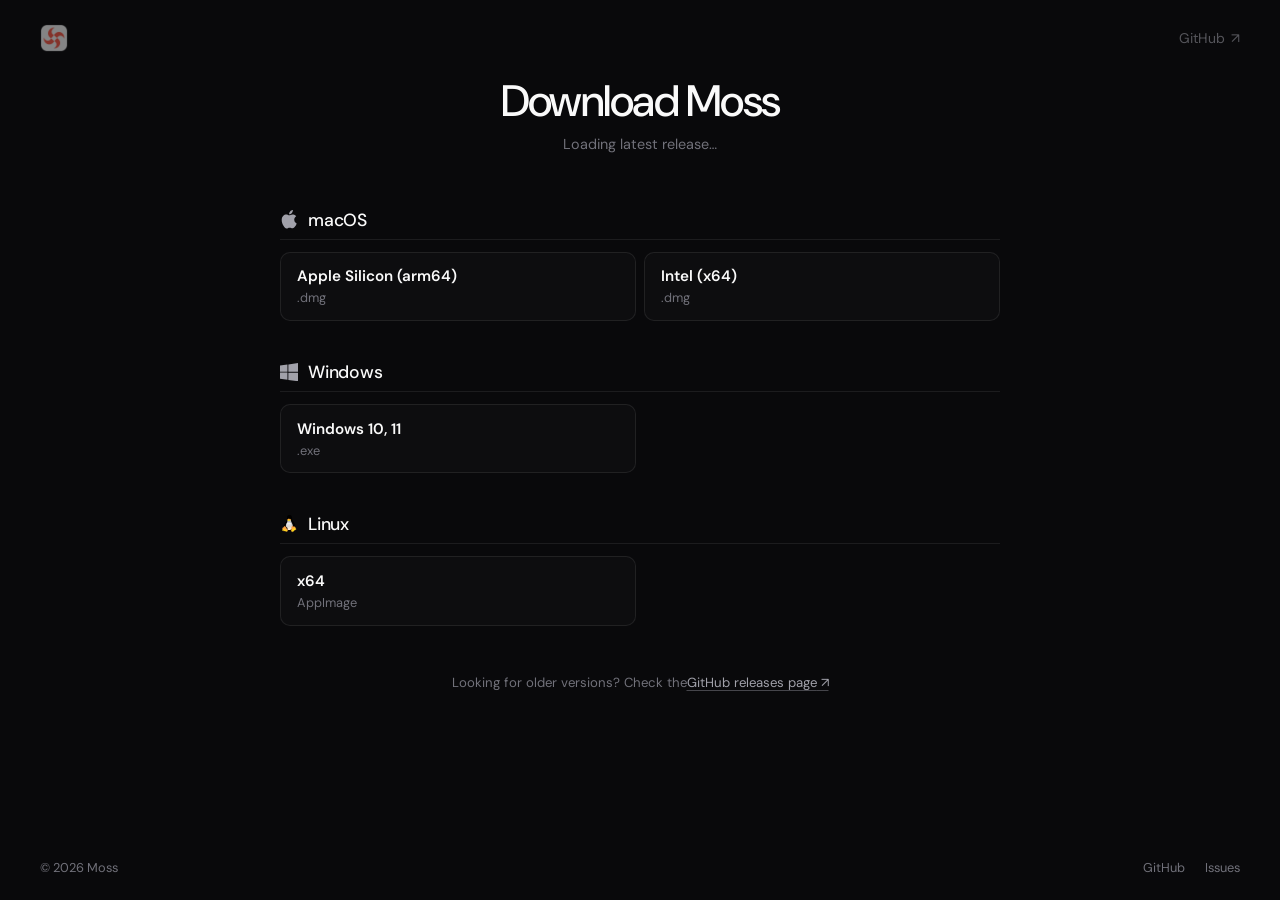
==== download/index.html @ 1d93e134 "Publish the existing Moss marketing site to GitHub Pages. Use apps/marketing from d17a747 instead of" ====
<!DOCTYPE html><html lang="en" data-astro-cid-ju4pidww><head><meta charset="UTF-8"><meta name="viewport" content="width=device-width, initial-scale=1.0"><meta name="description" content="Download Moss for macOS, Windows, or Linux."><link rel="preconnect" href="https://fonts.googleapis.com"><link rel="preconnect" href="https://fonts.gstatic.com" crossorigin><link href="https://fonts.googleapis.com/css2?family=DM+Sans:opsz,wght@9..40,400;9..40,500;9..40,600&display=swap" rel="stylesheet"><link rel="icon" href="/favicon.ico" sizes="48x48"><link rel="icon" type="image/png" href="/favicon-32x32.png" sizes="32x32"><link rel="icon" type="image/png" href="/favicon-16x16.png" sizes="16x16"><link rel="apple-touch-icon" href="/apple-touch-icon.png"><title>Download — Moss</title><style>:root{--bg:#09090b;--fg:#fafafa;--fg-muted:#a1a1aa;--fg-dim:#71717a;--border:#ffffff14}*{box-sizing:border-box;margin:0;padding:0}html{color-scheme:dark}body{background:var(--bg);color:var(--fg);-webkit-font-smoothing:antialiased;-moz-osx-font-smoothing:grayscale;min-height:100vh;font-family:DM Sans,-apple-system,BlinkMacSystemFont,system-ui,sans-serif;overflow-x:hidden}a{color:inherit;text-decoration:none}img{max-width:100%;display:block}@keyframes fade-in{0%{opacity:0;transform:translateY(8px)}to{opacity:1;transform:translateY(0)}}.page[data-astro-cid-ju4pidww]{flex-direction:column;min-height:100vh;display:flex;overflow-x:hidden}.nav[data-astro-cid-ju4pidww]{opacity:.5;justify-content:space-between;align-items:center;padding:1.5rem 2.5rem;transition:opacity .4s;display:flex}.nav[data-astro-cid-ju4pidww]:hover{opacity:1}.nav-brand[data-astro-cid-ju4pidww]{align-items:center;display:flex}.nav-icon[data-astro-cid-ju4pidww]{border-radius:6px;width:28px;height:28px}.nav-github[data-astro-cid-ju4pidww]{color:var(--fg-muted);align-items:center;gap:.35rem;font-size:.875rem;transition:color .3s;display:flex}.nav-github[data-astro-cid-ju4pidww]:hover{color:var(--fg)}.nav-github-arrow[data-astro-cid-ju4pidww]{transition:transform .3s;display:inline-block}.nav-github[data-astro-cid-ju4pidww]:hover .nav-github-arrow[data-astro-cid-ju4pidww]{transform:translate(2px)translateY(-1px)}.main[data-astro-cid-ju4pidww]{flex-direction:column;flex:1;align-items:center;display:flex}.footer[data-astro-cid-ju4pidww]{color:var(--fg-dim);justify-content:space-between;align-items:center;padding:1.5rem 2.5rem;font-size:.8rem;display:flex}.footer-links[data-astro-cid-ju4pidww]{gap:1.25rem;display:flex}.footer-links[data-astro-cid-ju4pidww] a[data-astro-cid-ju4pidww]{color:var(--fg-dim);transition:color .3s}.footer-links[data-astro-cid-ju4pidww] a[data-astro-cid-ju4pidww]:hover{color:var(--fg)}@media (width<=640px){.nav[data-astro-cid-ju4pidww],.footer[data-astro-cid-ju4pidww]{padding:1.25rem}}
.main[data-astro-cid-5oqtr3h2]{padding:8vh 1.5rem 4rem}.heading[data-astro-cid-5oqtr3h2]{letter-spacing:-.035em;text-align:center;opacity:0;margin-bottom:.5rem;font-size:clamp(1.75rem,4vw,2.75rem);font-weight:500;line-height:1.15;animation:1s ease-out forwards fade-in}.subheading[data-astro-cid-5oqtr3h2]{color:var(--fg-dim);opacity:0;align-items:center;gap:.75rem;margin-bottom:3.5rem;font-size:.9rem;animation:1s ease-out .1s forwards fade-in;display:flex}.changelog-link[data-astro-cid-5oqtr3h2]{color:var(--fg-muted);text-underline-offset:3px;font-size:.8rem;text-decoration:underline #a1a1aa66;transition:color .3s,text-decoration-color .3s}.changelog-link[data-astro-cid-5oqtr3h2]:hover{color:var(--fg);text-decoration-color:var(--fg)}.platforms[data-astro-cid-5oqtr3h2]{opacity:0;flex-direction:column;gap:2.5rem;width:100%;max-width:720px;animation:1s ease-out .2s forwards fade-in;display:flex}.platform-section[data-astro-cid-5oqtr3h2]{flex-direction:column;gap:.75rem;display:flex}.platform-header[data-astro-cid-5oqtr3h2]{border-bottom:1px solid var(--border);align-items:center;gap:.6rem;padding-bottom:.5rem;display:flex}.platform-icon[data-astro-cid-5oqtr3h2]{width:1.15em;height:1.15em;color:var(--fg-muted);flex-shrink:0}.platform-name[data-astro-cid-5oqtr3h2]{letter-spacing:-.01em;font-size:1.1rem;font-weight:500}.download-cards[data-astro-cid-5oqtr3h2]{grid-template-columns:repeat(2,1fr);gap:.5rem;display:grid}.download-card[data-astro-cid-5oqtr3h2]{border:1px solid var(--border);background:#ffffff05;border-radius:10px;flex-direction:column;gap:.2rem;padding:.85rem 1rem;transition:background .2s,border-color .2s,transform .2s;display:flex}.download-card[data-astro-cid-5oqtr3h2]:hover{background:#ffffff0f;border-color:#ffffff26;transform:translateY(-1px)}.download-card[data-astro-cid-5oqtr3h2]:active{transform:translateY(0)}.card-arch[data-astro-cid-5oqtr3h2]{font-size:.95rem;font-weight:600}.card-format[data-astro-cid-5oqtr3h2]{color:var(--fg-dim);font-size:.8rem}.releases-link[data-astro-cid-5oqtr3h2]{color:var(--fg-dim);opacity:0;margin-top:3rem;font-size:.825rem;animation:1s ease-out .35s forwards fade-in}.releases-link[data-astro-cid-5oqtr3h2] a[data-astro-cid-5oqtr3h2]{color:var(--fg-muted);text-underline-offset:3px;text-decoration:underline #a1a1aa66;transition:color .3s,text-decoration-color .3s}.releases-link[data-astro-cid-5oqtr3h2] a[data-astro-cid-5oqtr3h2]:hover{color:var(--fg);text-decoration-color:var(--fg)}@media (width<=640px){.main[data-astro-cid-5oqtr3h2]{padding:5vh 1.25rem 4rem}.platforms[data-astro-cid-5oqtr3h2]{padding:0 .25rem}.download-cards[data-astro-cid-5oqtr3h2]{grid-template-columns:1fr}}
</style></head><body data-astro-cid-ju4pidww><div class="page" data-astro-cid-ju4pidww><nav class="nav" data-astro-cid-ju4pidww><a href="/" class="nav-brand" data-astro-cid-ju4pidww><img src="/icon.png" alt="Moss" class="nav-icon" data-astro-cid-ju4pidww></a><a href="https://github.com/Zluowa/moss-releases" target="_blank" rel="noopener noreferrer" class="nav-github" data-astro-cid-ju4pidww>GitHub<span class="nav-github-arrow" aria-hidden="true" data-astro-cid-ju4pidww>&#8599;</span></a></nav><main class="main" data-astro-cid-ju4pidww><h1 class="heading" data-astro-cid-5oqtr3h2>Download Moss</h1><p class="subheading" data-astro-cid-5oqtr3h2><span id="version-label" data-astro-cid-5oqtr3h2>Loading latest release&hellip;</span><a id="changelog-link" class="changelog-link" href="#" target="_blank" rel="noopener noreferrer" style="display:none" data-astro-cid-5oqtr3h2>View changelog<span aria-hidden="true" data-astro-cid-5oqtr3h2> &#8599;</span></a></p><div class="platforms" id="platforms" data-astro-cid-5oqtr3h2><!-- macOS --><section class="platform-section" data-astro-cid-5oqtr3h2><div class="platform-header" data-astro-cid-5oqtr3h2><svg class="platform-icon" xmlns="http://www.w3.org/2000/svg" viewBox="0 0 814 1000" aria-hidden="true" data-astro-cid-5oqtr3h2="true"><path fill="currentColor" d="M788.1 340.9c-5.8 4.5-108.2 62.2-108.2 190.5 0 148.4 130.3 200.9 134.2 202.2-.6 3.2-20.7 71.9-68.7 141.9-42.8 61.6-87.5 123.1-155.5 123.1s-85.5-39.5-164-39.5c-76.5 0-103.7 40.8-165.9 40.8s-105.6-57-155.5-127C46.7 790.7 0 663 0 541.8c0-194.4 126.4-297.5 250.8-297.5 66.1 0 121.2 43.4 162.7 43.4 39.5 0 101.1-46 176.3-46 28.5 0 130.9 2.6 198.3 99.2zm-234-181.5c31.1-36.9 53.1-88.1 53.1-139.3 0-7.1-.6-14.3-1.9-20.1-50.6 1.9-110.8 33.7-147.1 75.8-28.5 32.4-55.1 83.6-55.1 135.5 0 7.8 1.3 15.6 1.9 18.1 3.2.6 8.4 1.3 13.6 1.3 45.4 0 102.5-30.4 135.5-71.3z"></path></svg><h2 class="platform-name" data-astro-cid-5oqtr3h2>macOS</h2></div><div class="download-cards" data-astro-cid-5oqtr3h2><a class="download-card" data-asset="arm64.dmg" href="#" data-astro-cid-5oqtr3h2><span class="card-arch" data-astro-cid-5oqtr3h2>Apple Silicon (arm64)</span><span class="card-format" data-astro-cid-5oqtr3h2>.dmg</span></a><a class="download-card" data-asset="x64.dmg" href="#" data-astro-cid-5oqtr3h2><span class="card-arch" data-astro-cid-5oqtr3h2>Intel (x64)</span><span class="card-format" data-astro-cid-5oqtr3h2>.dmg</span></a></div></section><!-- Windows --><section class="platform-section" data-astro-cid-5oqtr3h2><div class="platform-header" data-astro-cid-5oqtr3h2><svg class="platform-icon" xmlns="http://www.w3.org/2000/svg" viewBox="0 0 88 88" aria-hidden="true" data-astro-cid-5oqtr3h2="true"><path fill="currentColor" d="m0 12.402 35.687-4.86.016 34.423-35.67.203zm35.67 33.529.028 34.453L.028 75.48.026 45.7zm4.326-39.025L87.314 0v41.527l-47.318.376zm47.329 39.349-.011 41.34-47.318-6.678-.066-34.739z"></path></svg><h2 class="platform-name" data-astro-cid-5oqtr3h2>Windows</h2></div><div class="download-cards" data-astro-cid-5oqtr3h2><a class="download-card" data-asset="x64.exe" href="#" data-astro-cid-5oqtr3h2><span class="card-arch" data-astro-cid-5oqtr3h2>Windows 10, 11</span><span class="card-format" data-astro-cid-5oqtr3h2>.exe</span></a></div></section><!-- Linux --><section class="platform-section" data-astro-cid-5oqtr3h2><div class="platform-header" data-astro-cid-5oqtr3h2><svg class="platform-icon" xmlns="http://www.w3.org/2000/svg" viewBox="0 0 256 295" aria-hidden="true" data-astro-cid-5oqtr3h2="true"><defs><linearGradient id="lt0" x1="48.548%" x2="51.047%" y1="115.276%" y2="41.364%"><stop offset="0%" stop-color="#FFEED7"></stop><stop offset="100%" stop-color="#BDBFC2"></stop></linearGradient><linearGradient id="lt6" x1="49.984%" x2="49.984%" y1="89.845%" y2="40.632%"><stop offset="0%" stop-color="#FFEED7"></stop><stop offset="100%" stop-color="#BDBFC2"></stop></linearGradient><linearGradient id="lt8" x1="49.841%" x2="50.241%" y1="13.229%" y2="94.673%"><stop offset="0%" stop-color="#FFF" stop-opacity=".8"></stop><stop offset="100%" stop-color="#FFF" stop-opacity="0"></stop></linearGradient><linearGradient id="ltc" x1="53.467%" x2="38.949%" y1="48.921%" y2="98.1%"><stop offset="0%" stop-color="#FFA63F"></stop><stop offset="100%" stop-color="#FF0"></stop></linearGradient><linearGradient id="lte" x1="30.581%" x2="65.887%" y1="34.024%" y2="89.175%"><stop offset="0%" stop-color="#FFA63F"></stop><stop offset="100%" stop-color="#FF0"></stop></linearGradient><linearGradient id="lti" x1="49.733%" x2="50.558%" y1="17.609%" y2="99.385%"><stop offset="0%" stop-color="#FFA63F"></stop><stop offset="100%" stop-color="#FF0"></stop></linearGradient></defs><g fill="none"><path fill="#000" d="M63.213 215.474c-11.387-16.346-13.591-69.606 12.947-102.39C89.292 97.383 92.69 86.455 93.7 71.67c.734-16.805-11.846-66.851 35.537-70.616 48.027-3.857 45.364 43.526 45.088 68.596-.183 21.12 15.52 33.15 26.355 49.68 19.927 30.303 18.274 82.461-3.765 110.745-27.916 35.354-51.791 20.018-67.678 21.304-29.752 1.745-30.762 17.54-66.024-35.905"></path><path fill="url(#lt6)" d="M81.027 145.684c6.52-14.785 20.386-40.772 20.662-60.883 0-15.978 47.843-19.835 51.7-3.856 3.856 15.978 13.59 39.853 19.834 51.424 6.245 11.478 24.335 48.118 5.051 80.074-17.356 28.284-69.973 50.69-98.073-3.856-9.55-18.917-7.806-42.333.826-62.903"></path><path fill="url(#lt8)" d="M166.428 151.285c0 16.162-15.519 37.1-42.15 36.916-27.456.183-39.118-20.754-39.118-36.916 0-16.161 18.182-29.293 40.588-29.293 22.498.092 40.68 13.132 40.68 29.293"></path><path fill="#000" stroke="#000" stroke-width=".977" d="M176.805 117.86c13.59 11.02 38.292 49.587 2.204 74.748-11.846 7.806 10.468 32.508 23.049 19.927 43.618-43.894-1.102-94.308-16.53-111.664-13.774-15.151-25.987 3.49-8.723 16.989z"></path><path fill="#000" stroke="#000" stroke-width="1.25" d="M79.925 122.727c-8.907 14.509-30.211 48.669-1.652 66.484 38.384 23.6 27.548 47.108-7.53 25.895-49.404-29.568-5.97-89.257 13.774-112.03 22.59-25.529 4.316 4.683-4.592 19.65z"></path><path fill="url(#ltc)" stroke="#E68C3F" stroke-width="6.25" d="M51.835 258.542c-20.57-10.928-50.414 2.112-39.578-27.457 2.204-6.704-3.214-16.805.275-23.325 4.133-7.989 13.04-6.244 18.366-11.57 5.234-5.51 8.54-15.06 18.366-13.59 9.734 1.468 16.254 13.406 23.049 28.099 5.05 10.468 22.865 25.253 21.672 37.007-1.47 17.998-21.948 21.396-42.15 10.836z" transform="translate(10)"></path><path fill="url(#lte)" stroke="#E68C3F" stroke-width="6.251" d="M194.445 253.49c15.06-18.273 48.578-14.508 25.988-39.577-4.775-5.418-3.306-16.989-9.183-21.947-6.887-6.061-14.509-1.102-21.488-4.224-6.979-3.398-14.325-9.918-22.865-5.327-8.54 4.684-9.459 16.805-10.285 32.783-.735 11.479-11.203 30.671-5.602 41.231 8.081 16.346 29.11 14.142 43.435-2.938z" transform="translate(10)"></path><path fill="url(#lti)" stroke="#E68C3F" stroke-width="3.75" d="M97.107 66.344c3.673-3.398 12.58-13.774 29.477-2.939 3.122 2.02 5.693 2.204 11.662 4.775 12.03 4.96 6.336 16.897-6.52 20.937-5.51 1.745-10.468 8.449-20.386 7.806-8.54-.46-10.744-6.06-15.978-9.091-9.275-5.234-10.652-12.305-5.602-16.07 5.051-3.765 6.98-5.143 7.347-5.418z" transform="translate(10)"></path><path fill="#000" d="M133.186 57.712c-.092 5.234 2.48 9.458 5.877 9.458 3.306 0 6.153-4.224 6.245-9.366.091-5.234-2.48-9.459-5.878-9.459-3.397 0-6.152 4.225-6.244 9.367m-21.212.092c.459 4.316-1.194 7.989-3.582 8.356-2.387.276-4.683-2.938-5.142-7.254-.46-4.316 1.194-7.99 3.581-8.357 2.388-.275 4.684 2.939 5.143 7.255"></path></g></svg><h2 class="platform-name" data-astro-cid-5oqtr3h2>Linux</h2></div><div class="download-cards" data-astro-cid-5oqtr3h2><a class="download-card" data-asset="x64.AppImage" href="#" data-astro-cid-5oqtr3h2><span class="card-arch" data-astro-cid-5oqtr3h2>x64</span><span class="card-format" data-astro-cid-5oqtr3h2>AppImage</span></a></div></section></div><p class="releases-link" data-astro-cid-5oqtr3h2>Looking for older versions? Check the<a href="https://github.com/Zluowa/moss-releases/releases" target="_blank" rel="noopener noreferrer" data-astro-cid-5oqtr3h2>GitHub releases page<span aria-hidden="true" data-astro-cid-5oqtr3h2> &#8599;</span></a></p></main><footer class="footer" data-astro-cid-ju4pidww><span class="footer-copy" data-astro-cid-ju4pidww>&copy; 2026 Moss</span><div class="footer-links" data-astro-cid-ju4pidww><a href="https://github.com/Zluowa/moss-releases" target="_blank" rel="noopener noreferrer" data-astro-cid-ju4pidww>GitHub</a><a href="https://github.com/Zluowa/moss-releases/issues" target="_blank" rel="noopener noreferrer" data-astro-cid-ju4pidww>Issues</a></div></footer></div></body></html><script type="module" src="/moss-releases/_astro/download.astro_astro_type_script_index_0_lang.Cu5FJiwd.js"></script>
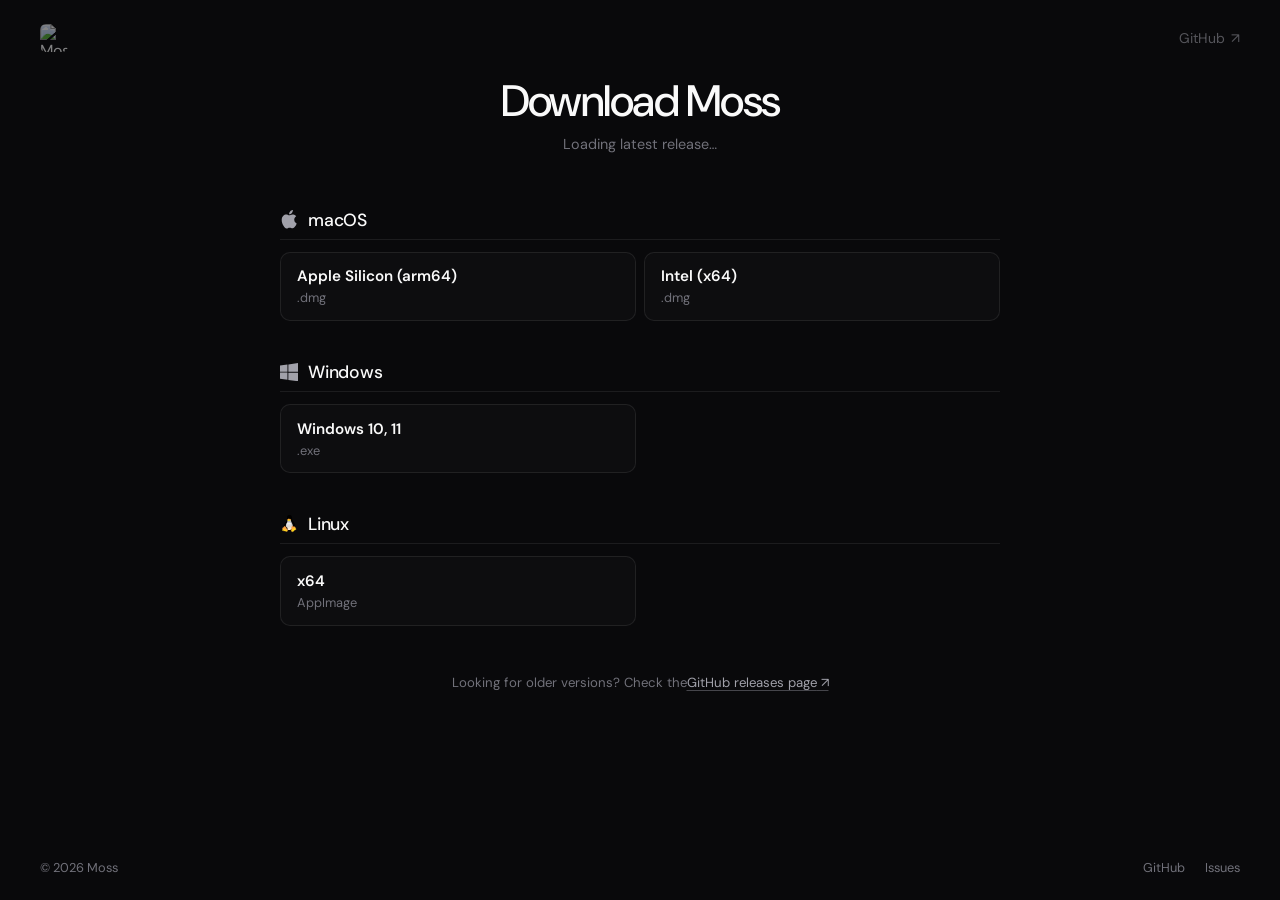
==== commit 11ce23d7: "Fix Pages asset prefixes for the existing marketing site." ====
--- a/download/index.html
+++ b/download/index.html
@@ -1,3 +1,3 @@
-<!DOCTYPE html><html lang="en" data-astro-cid-ju4pidww><head><meta charset="UTF-8"><meta name="viewport" content="width=device-width, initial-scale=1.0"><meta name="description" content="Download Moss for macOS, Windows, or Linux."><link rel="preconnect" href="https://fonts.googleapis.com"><link rel="preconnect" href="https://fonts.gstatic.com" crossorigin><link href="https://fonts.googleapis.com/css2?family=DM+Sans:opsz,wght@9..40,400;9..40,500;9..40,600&display=swap" rel="stylesheet"><link rel="icon" href="/favicon.ico" sizes="48x48"><link rel="icon" type="image/png" href="/favicon-32x32.png" sizes="32x32"><link rel="icon" type="image/png" href="/favicon-16x16.png" sizes="16x16"><link rel="apple-touch-icon" href="/apple-touch-icon.png"><title>Download — Moss</title><style>:root{--bg:#09090b;--fg:#fafafa;--fg-muted:#a1a1aa;--fg-dim:#71717a;--border:#ffffff14}*{box-sizing:border-box;margin:0;padding:0}html{color-scheme:dark}body{background:var(--bg);color:var(--fg);-webkit-font-smoothing:antialiased;-moz-osx-font-smoothing:grayscale;min-height:100vh;font-family:DM Sans,-apple-system,BlinkMacSystemFont,system-ui,sans-serif;overflow-x:hidden}a{color:inherit;text-decoration:none}img{max-width:100%;display:block}@keyframes fade-in{0%{opacity:0;transform:translateY(8px)}to{opacity:1;transform:translateY(0)}}.page[data-astro-cid-ju4pidww]{flex-direction:column;min-height:100vh;display:flex;overflow-x:hidden}.nav[data-astro-cid-ju4pidww]{opacity:.5;justify-content:space-between;align-items:center;padding:1.5rem 2.5rem;transition:opacity .4s;display:flex}.nav[data-astro-cid-ju4pidww]:hover{opacity:1}.nav-brand[data-astro-cid-ju4pidww]{align-items:center;display:flex}.nav-icon[data-astro-cid-ju4pidww]{border-radius:6px;width:28px;height:28px}.nav-github[data-astro-cid-ju4pidww]{color:var(--fg-muted);align-items:center;gap:.35rem;font-size:.875rem;transition:color .3s;display:flex}.nav-github[data-astro-cid-ju4pidww]:hover{color:var(--fg)}.nav-github-arrow[data-astro-cid-ju4pidww]{transition:transform .3s;display:inline-block}.nav-github[data-astro-cid-ju4pidww]:hover .nav-github-arrow[data-astro-cid-ju4pidww]{transform:translate(2px)translateY(-1px)}.main[data-astro-cid-ju4pidww]{flex-direction:column;flex:1;align-items:center;display:flex}.footer[data-astro-cid-ju4pidww]{color:var(--fg-dim);justify-content:space-between;align-items:center;padding:1.5rem 2.5rem;font-size:.8rem;display:flex}.footer-links[data-astro-cid-ju4pidww]{gap:1.25rem;display:flex}.footer-links[data-astro-cid-ju4pidww] a[data-astro-cid-ju4pidww]{color:var(--fg-dim);transition:color .3s}.footer-links[data-astro-cid-ju4pidww] a[data-astro-cid-ju4pidww]:hover{color:var(--fg)}@media (width<=640px){.nav[data-astro-cid-ju4pidww],.footer[data-astro-cid-ju4pidww]{padding:1.25rem}}
+<!DOCTYPE html><html lang="en" data-astro-cid-ju4pidww><head><meta charset="UTF-8"><meta name="viewport" content="width=device-width, initial-scale=1.0"><meta name="description" content="Download Moss for macOS, Windows, or Linux."><link rel="preconnect" href="https://fonts.googleapis.com"><link rel="preconnect" href="https://fonts.gstatic.com" crossorigin><link href="https://fonts.googleapis.com/css2?family=DM+Sans:opsz,wght@9..40,400;9..40,500;9..40,600&display=swap" rel="stylesheet"><link rel="icon" href="/moss-releases/favicon.ico" sizes="48x48"><link rel="icon" type="image/png" href="/moss-releases/favicon-32x32.png" sizes="32x32"><link rel="icon" type="image/png" href="/moss-releases/favicon-16x16.png" sizes="16x16"><link rel="apple-touch-icon" href="/moss-releases/apple-touch-icon.png"><title>Download — Moss</title><style>:root{--bg:#09090b;--fg:#fafafa;--fg-muted:#a1a1aa;--fg-dim:#71717a;--border:#ffffff14}*{box-sizing:border-box;margin:0;padding:0}html{color-scheme:dark}body{background:var(--bg);color:var(--fg);-webkit-font-smoothing:antialiased;-moz-osx-font-smoothing:grayscale;min-height:100vh;font-family:DM Sans,-apple-system,BlinkMacSystemFont,system-ui,sans-serif;overflow-x:hidden}a{color:inherit;text-decoration:none}img{max-width:100%;display:block}@keyframes fade-in{0%{opacity:0;transform:translateY(8px)}to{opacity:1;transform:translateY(0)}}.page[data-astro-cid-ju4pidww]{flex-direction:column;min-height:100vh;display:flex;overflow-x:hidden}.nav[data-astro-cid-ju4pidww]{opacity:.5;justify-content:space-between;align-items:center;padding:1.5rem 2.5rem;transition:opacity .4s;display:flex}.nav[data-astro-cid-ju4pidww]:hover{opacity:1}.nav-brand[data-astro-cid-ju4pidww]{align-items:center;display:flex}.nav-icon[data-astro-cid-ju4pidww]{border-radius:6px;width:28px;height:28px}.nav-github[data-astro-cid-ju4pidww]{color:var(--fg-muted);align-items:center;gap:.35rem;font-size:.875rem;transition:color .3s;display:flex}.nav-github[data-astro-cid-ju4pidww]:hover{color:var(--fg)}.nav-github-arrow[data-astro-cid-ju4pidww]{transition:transform .3s;display:inline-block}.nav-github[data-astro-cid-ju4pidww]:hover .nav-github-arrow[data-astro-cid-ju4pidww]{transform:translate(2px)translateY(-1px)}.main[data-astro-cid-ju4pidww]{flex-direction:column;flex:1;align-items:center;display:flex}.footer[data-astro-cid-ju4pidww]{color:var(--fg-dim);justify-content:space-between;align-items:center;padding:1.5rem 2.5rem;font-size:.8rem;display:flex}.footer-links[data-astro-cid-ju4pidww]{gap:1.25rem;display:flex}.footer-links[data-astro-cid-ju4pidww] a[data-astro-cid-ju4pidww]{color:var(--fg-dim);transition:color .3s}.footer-links[data-astro-cid-ju4pidww] a[data-astro-cid-ju4pidww]:hover{color:var(--fg)}@media (width<=640px){.nav[data-astro-cid-ju4pidww],.footer[data-astro-cid-ju4pidww]{padding:1.25rem}}
 .main[data-astro-cid-5oqtr3h2]{padding:8vh 1.5rem 4rem}.heading[data-astro-cid-5oqtr3h2]{letter-spacing:-.035em;text-align:center;opacity:0;margin-bottom:.5rem;font-size:clamp(1.75rem,4vw,2.75rem);font-weight:500;line-height:1.15;animation:1s ease-out forwards fade-in}.subheading[data-astro-cid-5oqtr3h2]{color:var(--fg-dim);opacity:0;align-items:center;gap:.75rem;margin-bottom:3.5rem;font-size:.9rem;animation:1s ease-out .1s forwards fade-in;display:flex}.changelog-link[data-astro-cid-5oqtr3h2]{color:var(--fg-muted);text-underline-offset:3px;font-size:.8rem;text-decoration:underline #a1a1aa66;transition:color .3s,text-decoration-color .3s}.changelog-link[data-astro-cid-5oqtr3h2]:hover{color:var(--fg);text-decoration-color:var(--fg)}.platforms[data-astro-cid-5oqtr3h2]{opacity:0;flex-direction:column;gap:2.5rem;width:100%;max-width:720px;animation:1s ease-out .2s forwards fade-in;display:flex}.platform-section[data-astro-cid-5oqtr3h2]{flex-direction:column;gap:.75rem;display:flex}.platform-header[data-astro-cid-5oqtr3h2]{border-bottom:1px solid var(--border);align-items:center;gap:.6rem;padding-bottom:.5rem;display:flex}.platform-icon[data-astro-cid-5oqtr3h2]{width:1.15em;height:1.15em;color:var(--fg-muted);flex-shrink:0}.platform-name[data-astro-cid-5oqtr3h2]{letter-spacing:-.01em;font-size:1.1rem;font-weight:500}.download-cards[data-astro-cid-5oqtr3h2]{grid-template-columns:repeat(2,1fr);gap:.5rem;display:grid}.download-card[data-astro-cid-5oqtr3h2]{border:1px solid var(--border);background:#ffffff05;border-radius:10px;flex-direction:column;gap:.2rem;padding:.85rem 1rem;transition:background .2s,border-color .2s,transform .2s;display:flex}.download-card[data-astro-cid-5oqtr3h2]:hover{background:#ffffff0f;border-color:#ffffff26;transform:translateY(-1px)}.download-card[data-astro-cid-5oqtr3h2]:active{transform:translateY(0)}.card-arch[data-astro-cid-5oqtr3h2]{font-size:.95rem;font-weight:600}.card-format[data-astro-cid-5oqtr3h2]{color:var(--fg-dim);font-size:.8rem}.releases-link[data-astro-cid-5oqtr3h2]{color:var(--fg-dim);opacity:0;margin-top:3rem;font-size:.825rem;animation:1s ease-out .35s forwards fade-in}.releases-link[data-astro-cid-5oqtr3h2] a[data-astro-cid-5oqtr3h2]{color:var(--fg-muted);text-underline-offset:3px;text-decoration:underline #a1a1aa66;transition:color .3s,text-decoration-color .3s}.releases-link[data-astro-cid-5oqtr3h2] a[data-astro-cid-5oqtr3h2]:hover{color:var(--fg);text-decoration-color:var(--fg)}@media (width<=640px){.main[data-astro-cid-5oqtr3h2]{padding:5vh 1.25rem 4rem}.platforms[data-astro-cid-5oqtr3h2]{padding:0 .25rem}.download-cards[data-astro-cid-5oqtr3h2]{grid-template-columns:1fr}}
-</style></head><body data-astro-cid-ju4pidww><div class="page" data-astro-cid-ju4pidww><nav class="nav" data-astro-cid-ju4pidww><a href="/" class="nav-brand" data-astro-cid-ju4pidww><img src="/icon.png" alt="Moss" class="nav-icon" data-astro-cid-ju4pidww></a><a href="https://github.com/Zluowa/moss-releases" target="_blank" rel="noopener noreferrer" class="nav-github" data-astro-cid-ju4pidww>GitHub<span class="nav-github-arrow" aria-hidden="true" data-astro-cid-ju4pidww>&#8599;</span></a></nav><main class="main" data-astro-cid-ju4pidww><h1 class="heading" data-astro-cid-5oqtr3h2>Download Moss</h1><p class="subheading" data-astro-cid-5oqtr3h2><span id="version-label" data-astro-cid-5oqtr3h2>Loading latest release&hellip;</span><a id="changelog-link" class="changelog-link" href="#" target="_blank" rel="noopener noreferrer" style="display:none" data-astro-cid-5oqtr3h2>View changelog<span aria-hidden="true" data-astro-cid-5oqtr3h2> &#8599;</span></a></p><div class="platforms" id="platforms" data-astro-cid-5oqtr3h2><!-- macOS --><section class="platform-section" data-astro-cid-5oqtr3h2><div class="platform-header" data-astro-cid-5oqtr3h2><svg class="platform-icon" xmlns="http://www.w3.org/2000/svg" viewBox="0 0 814 1000" aria-hidden="true" data-astro-cid-5oqtr3h2="true"><path fill="currentColor" d="M788.1 340.9c-5.8 4.5-108.2 62.2-108.2 190.5 0 148.4 130.3 200.9 134.2 202.2-.6 3.2-20.7 71.9-68.7 141.9-42.8 61.6-87.5 123.1-155.5 123.1s-85.5-39.5-164-39.5c-76.5 0-103.7 40.8-165.9 40.8s-105.6-57-155.5-127C46.7 790.7 0 663 0 541.8c0-194.4 126.4-297.5 250.8-297.5 66.1 0 121.2 43.4 162.7 43.4 39.5 0 101.1-46 176.3-46 28.5 0 130.9 2.6 198.3 99.2zm-234-181.5c31.1-36.9 53.1-88.1 53.1-139.3 0-7.1-.6-14.3-1.9-20.1-50.6 1.9-110.8 33.7-147.1 75.8-28.5 32.4-55.1 83.6-55.1 135.5 0 7.8 1.3 15.6 1.9 18.1 3.2.6 8.4 1.3 13.6 1.3 45.4 0 102.5-30.4 135.5-71.3z"></path></svg><h2 class="platform-name" data-astro-cid-5oqtr3h2>macOS</h2></div><div class="download-cards" data-astro-cid-5oqtr3h2><a class="download-card" data-asset="arm64.dmg" href="#" data-astro-cid-5oqtr3h2><span class="card-arch" data-astro-cid-5oqtr3h2>Apple Silicon (arm64)</span><span class="card-format" data-astro-cid-5oqtr3h2>.dmg</span></a><a class="download-card" data-asset="x64.dmg" href="#" data-astro-cid-5oqtr3h2><span class="card-arch" data-astro-cid-5oqtr3h2>Intel (x64)</span><span class="card-format" data-astro-cid-5oqtr3h2>.dmg</span></a></div></section><!-- Windows --><section class="platform-section" data-astro-cid-5oqtr3h2><div class="platform-header" data-astro-cid-5oqtr3h2><svg class="platform-icon" xmlns="http://www.w3.org/2000/svg" viewBox="0 0 88 88" aria-hidden="true" data-astro-cid-5oqtr3h2="true"><path fill="currentColor" d="m0 12.402 35.687-4.86.016 34.423-35.67.203zm35.67 33.529.028 34.453L.028 75.48.026 45.7zm4.326-39.025L87.314 0v41.527l-47.318.376zm47.329 39.349-.011 41.34-47.318-6.678-.066-34.739z"></path></svg><h2 class="platform-name" data-astro-cid-5oqtr3h2>Windows</h2></div><div class="download-cards" data-astro-cid-5oqtr3h2><a class="download-card" data-asset="x64.exe" href="#" data-astro-cid-5oqtr3h2><span class="card-arch" data-astro-cid-5oqtr3h2>Windows 10, 11</span><span class="card-format" data-astro-cid-5oqtr3h2>.exe</span></a></div></section><!-- Linux --><section class="platform-section" data-astro-cid-5oqtr3h2><div class="platform-header" data-astro-cid-5oqtr3h2><svg class="platform-icon" xmlns="http://www.w3.org/2000/svg" viewBox="0 0 256 295" aria-hidden="true" data-astro-cid-5oqtr3h2="true"><defs><linearGradient id="lt0" x1="48.548%" x2="51.047%" y1="115.276%" y2="41.364%"><stop offset="0%" stop-color="#FFEED7"></stop><stop offset="100%" stop-color="#BDBFC2"></stop></linearGradient><linearGradient id="lt6" x1="49.984%" x2="49.984%" y1="89.845%" y2="40.632%"><stop offset="0%" stop-color="#FFEED7"></stop><stop offset="100%" stop-color="#BDBFC2"></stop></linearGradient><linearGradient id="lt8" x1="49.841%" x2="50.241%" y1="13.229%" y2="94.673%"><stop offset="0%" stop-color="#FFF" stop-opacity=".8"></stop><stop offset="100%" stop-color="#FFF" stop-opacity="0"></stop></linearGradient><linearGradient id="ltc" x1="53.467%" x2="38.949%" y1="48.921%" y2="98.1%"><stop offset="0%" stop-color="#FFA63F"></stop><stop offset="100%" stop-color="#FF0"></stop></linearGradient><linearGradient id="lte" x1="30.581%" x2="65.887%" y1="34.024%" y2="89.175%"><stop offset="0%" stop-color="#FFA63F"></stop><stop offset="100%" stop-color="#FF0"></stop></linearGradient><linearGradient id="lti" x1="49.733%" x2="50.558%" y1="17.609%" y2="99.385%"><stop offset="0%" stop-color="#FFA63F"></stop><stop offset="100%" stop-color="#FF0"></stop></linearGradient></defs><g fill="none"><path fill="#000" d="M63.213 215.474c-11.387-16.346-13.591-69.606 12.947-102.39C89.292 97.383 92.69 86.455 93.7 71.67c.734-16.805-11.846-66.851 35.537-70.616 48.027-3.857 45.364 43.526 45.088 68.596-.183 21.12 15.52 33.15 26.355 49.68 19.927 30.303 18.274 82.461-3.765 110.745-27.916 35.354-51.791 20.018-67.678 21.304-29.752 1.745-30.762 17.54-66.024-35.905"></path><path fill="url(#lt6)" d="M81.027 145.684c6.52-14.785 20.386-40.772 20.662-60.883 0-15.978 47.843-19.835 51.7-3.856 3.856 15.978 13.59 39.853 19.834 51.424 6.245 11.478 24.335 48.118 5.051 80.074-17.356 28.284-69.973 50.69-98.073-3.856-9.55-18.917-7.806-42.333.826-62.903"></path><path fill="url(#lt8)" d="M166.428 151.285c0 16.162-15.519 37.1-42.15 36.916-27.456.183-39.118-20.754-39.118-36.916 0-16.161 18.182-29.293 40.588-29.293 22.498.092 40.68 13.132 40.68 29.293"></path><path fill="#000" stroke="#000" stroke-width=".977" d="M176.805 117.86c13.59 11.02 38.292 49.587 2.204 74.748-11.846 7.806 10.468 32.508 23.049 19.927 43.618-43.894-1.102-94.308-16.53-111.664-13.774-15.151-25.987 3.49-8.723 16.989z"></path><path fill="#000" stroke="#000" stroke-width="1.25" d="M79.925 122.727c-8.907 14.509-30.211 48.669-1.652 66.484 38.384 23.6 27.548 47.108-7.53 25.895-49.404-29.568-5.97-89.257 13.774-112.03 22.59-25.529 4.316 4.683-4.592 19.65z"></path><path fill="url(#ltc)" stroke="#E68C3F" stroke-width="6.25" d="M51.835 258.542c-20.57-10.928-50.414 2.112-39.578-27.457 2.204-6.704-3.214-16.805.275-23.325 4.133-7.989 13.04-6.244 18.366-11.57 5.234-5.51 8.54-15.06 18.366-13.59 9.734 1.468 16.254 13.406 23.049 28.099 5.05 10.468 22.865 25.253 21.672 37.007-1.47 17.998-21.948 21.396-42.15 10.836z" transform="translate(10)"></path><path fill="url(#lte)" stroke="#E68C3F" stroke-width="6.251" d="M194.445 253.49c15.06-18.273 48.578-14.508 25.988-39.577-4.775-5.418-3.306-16.989-9.183-21.947-6.887-6.061-14.509-1.102-21.488-4.224-6.979-3.398-14.325-9.918-22.865-5.327-8.54 4.684-9.459 16.805-10.285 32.783-.735 11.479-11.203 30.671-5.602 41.231 8.081 16.346 29.11 14.142 43.435-2.938z" transform="translate(10)"></path><path fill="url(#lti)" stroke="#E68C3F" stroke-width="3.75" d="M97.107 66.344c3.673-3.398 12.58-13.774 29.477-2.939 3.122 2.02 5.693 2.204 11.662 4.775 12.03 4.96 6.336 16.897-6.52 20.937-5.51 1.745-10.468 8.449-20.386 7.806-8.54-.46-10.744-6.06-15.978-9.091-9.275-5.234-10.652-12.305-5.602-16.07 5.051-3.765 6.98-5.143 7.347-5.418z" transform="translate(10)"></path><path fill="#000" d="M133.186 57.712c-.092 5.234 2.48 9.458 5.877 9.458 3.306 0 6.153-4.224 6.245-9.366.091-5.234-2.48-9.459-5.878-9.459-3.397 0-6.152 4.225-6.244 9.367m-21.212.092c.459 4.316-1.194 7.989-3.582 8.356-2.387.276-4.683-2.938-5.142-7.254-.46-4.316 1.194-7.99 3.581-8.357 2.388-.275 4.684 2.939 5.143 7.255"></path></g></svg><h2 class="platform-name" data-astro-cid-5oqtr3h2>Linux</h2></div><div class="download-cards" data-astro-cid-5oqtr3h2><a class="download-card" data-asset="x64.AppImage" href="#" data-astro-cid-5oqtr3h2><span class="card-arch" data-astro-cid-5oqtr3h2>x64</span><span class="card-format" data-astro-cid-5oqtr3h2>AppImage</span></a></div></section></div><p class="releases-link" data-astro-cid-5oqtr3h2>Looking for older versions? Check the<a href="https://github.com/Zluowa/moss-releases/releases" target="_blank" rel="noopener noreferrer" data-astro-cid-5oqtr3h2>GitHub releases page<span aria-hidden="true" data-astro-cid-5oqtr3h2> &#8599;</span></a></p></main><footer class="footer" data-astro-cid-ju4pidww><span class="footer-copy" data-astro-cid-ju4pidww>&copy; 2026 Moss</span><div class="footer-links" data-astro-cid-ju4pidww><a href="https://github.com/Zluowa/moss-releases" target="_blank" rel="noopener noreferrer" data-astro-cid-ju4pidww>GitHub</a><a href="https://github.com/Zluowa/moss-releases/issues" target="_blank" rel="noopener noreferrer" data-astro-cid-ju4pidww>Issues</a></div></footer></div></body></html><script type="module" src="/moss-releases/_astro/download.astro_astro_type_script_index_0_lang.Cu5FJiwd.js"></script>+</style></head><body data-astro-cid-ju4pidww><div class="page" data-astro-cid-ju4pidww><nav class="nav" data-astro-cid-ju4pidww><a href="/moss-releases/" class="nav-brand" data-astro-cid-ju4pidww><img src="/moss-releases/icon.png" alt="Moss" class="nav-icon" data-astro-cid-ju4pidww></a><a href="https://github.com/Zluowa/moss-releases" target="_blank" rel="noopener noreferrer" class="nav-github" data-astro-cid-ju4pidww>GitHub<span class="nav-github-arrow" aria-hidden="true" data-astro-cid-ju4pidww>&#8599;</span></a></nav><main class="main" data-astro-cid-ju4pidww><h1 class="heading" data-astro-cid-5oqtr3h2>Download Moss</h1><p class="subheading" data-astro-cid-5oqtr3h2><span id="version-label" data-astro-cid-5oqtr3h2>Loading latest release&hellip;</span><a id="changelog-link" class="changelog-link" href="#" target="_blank" rel="noopener noreferrer" style="display:none" data-astro-cid-5oqtr3h2>View changelog<span aria-hidden="true" data-astro-cid-5oqtr3h2> &#8599;</span></a></p><div class="platforms" id="platforms" data-astro-cid-5oqtr3h2><!-- macOS --><section class="platform-section" data-astro-cid-5oqtr3h2><div class="platform-header" data-astro-cid-5oqtr3h2><svg class="platform-icon" xmlns="http://www.w3.org/2000/svg" viewBox="0 0 814 1000" aria-hidden="true" data-astro-cid-5oqtr3h2="true"><path fill="currentColor" d="M788.1 340.9c-5.8 4.5-108.2 62.2-108.2 190.5 0 148.4 130.3 200.9 134.2 202.2-.6 3.2-20.7 71.9-68.7 141.9-42.8 61.6-87.5 123.1-155.5 123.1s-85.5-39.5-164-39.5c-76.5 0-103.7 40.8-165.9 40.8s-105.6-57-155.5-127C46.7 790.7 0 663 0 541.8c0-194.4 126.4-297.5 250.8-297.5 66.1 0 121.2 43.4 162.7 43.4 39.5 0 101.1-46 176.3-46 28.5 0 130.9 2.6 198.3 99.2zm-234-181.5c31.1-36.9 53.1-88.1 53.1-139.3 0-7.1-.6-14.3-1.9-20.1-50.6 1.9-110.8 33.7-147.1 75.8-28.5 32.4-55.1 83.6-55.1 135.5 0 7.8 1.3 15.6 1.9 18.1 3.2.6 8.4 1.3 13.6 1.3 45.4 0 102.5-30.4 135.5-71.3z"></path></svg><h2 class="platform-name" data-astro-cid-5oqtr3h2>macOS</h2></div><div class="download-cards" data-astro-cid-5oqtr3h2><a class="download-card" data-asset="arm64.dmg" href="#" data-astro-cid-5oqtr3h2><span class="card-arch" data-astro-cid-5oqtr3h2>Apple Silicon (arm64)</span><span class="card-format" data-astro-cid-5oqtr3h2>.dmg</span></a><a class="download-card" data-asset="x64.dmg" href="#" data-astro-cid-5oqtr3h2><span class="card-arch" data-astro-cid-5oqtr3h2>Intel (x64)</span><span class="card-format" data-astro-cid-5oqtr3h2>.dmg</span></a></div></section><!-- Windows --><section class="platform-section" data-astro-cid-5oqtr3h2><div class="platform-header" data-astro-cid-5oqtr3h2><svg class="platform-icon" xmlns="http://www.w3.org/2000/svg" viewBox="0 0 88 88" aria-hidden="true" data-astro-cid-5oqtr3h2="true"><path fill="currentColor" d="m0 12.402 35.687-4.86.016 34.423-35.67.203zm35.67 33.529.028 34.453L.028 75.48.026 45.7zm4.326-39.025L87.314 0v41.527l-47.318.376zm47.329 39.349-.011 41.34-47.318-6.678-.066-34.739z"></path></svg><h2 class="platform-name" data-astro-cid-5oqtr3h2>Windows</h2></div><div class="download-cards" data-astro-cid-5oqtr3h2><a class="download-card" data-asset="x64.exe" href="#" data-astro-cid-5oqtr3h2><span class="card-arch" data-astro-cid-5oqtr3h2>Windows 10, 11</span><span class="card-format" data-astro-cid-5oqtr3h2>.exe</span></a></div></section><!-- Linux --><section class="platform-section" data-astro-cid-5oqtr3h2><div class="platform-header" data-astro-cid-5oqtr3h2><svg class="platform-icon" xmlns="http://www.w3.org/2000/svg" viewBox="0 0 256 295" aria-hidden="true" data-astro-cid-5oqtr3h2="true"><defs><linearGradient id="lt0" x1="48.548%" x2="51.047%" y1="115.276%" y2="41.364%"><stop offset="0%" stop-color="#FFEED7"></stop><stop offset="100%" stop-color="#BDBFC2"></stop></linearGradient><linearGradient id="lt6" x1="49.984%" x2="49.984%" y1="89.845%" y2="40.632%"><stop offset="0%" stop-color="#FFEED7"></stop><stop offset="100%" stop-color="#BDBFC2"></stop></linearGradient><linearGradient id="lt8" x1="49.841%" x2="50.241%" y1="13.229%" y2="94.673%"><stop offset="0%" stop-color="#FFF" stop-opacity=".8"></stop><stop offset="100%" stop-color="#FFF" stop-opacity="0"></stop></linearGradient><linearGradient id="ltc" x1="53.467%" x2="38.949%" y1="48.921%" y2="98.1%"><stop offset="0%" stop-color="#FFA63F"></stop><stop offset="100%" stop-color="#FF0"></stop></linearGradient><linearGradient id="lte" x1="30.581%" x2="65.887%" y1="34.024%" y2="89.175%"><stop offset="0%" stop-color="#FFA63F"></stop><stop offset="100%" stop-color="#FF0"></stop></linearGradient><linearGradient id="lti" x1="49.733%" x2="50.558%" y1="17.609%" y2="99.385%"><stop offset="0%" stop-color="#FFA63F"></stop><stop offset="100%" stop-color="#FF0"></stop></linearGradient></defs><g fill="none"><path fill="#000" d="M63.213 215.474c-11.387-16.346-13.591-69.606 12.947-102.39C89.292 97.383 92.69 86.455 93.7 71.67c.734-16.805-11.846-66.851 35.537-70.616 48.027-3.857 45.364 43.526 45.088 68.596-.183 21.12 15.52 33.15 26.355 49.68 19.927 30.303 18.274 82.461-3.765 110.745-27.916 35.354-51.791 20.018-67.678 21.304-29.752 1.745-30.762 17.54-66.024-35.905"></path><path fill="url(#lt6)" d="M81.027 145.684c6.52-14.785 20.386-40.772 20.662-60.883 0-15.978 47.843-19.835 51.7-3.856 3.856 15.978 13.59 39.853 19.834 51.424 6.245 11.478 24.335 48.118 5.051 80.074-17.356 28.284-69.973 50.69-98.073-3.856-9.55-18.917-7.806-42.333.826-62.903"></path><path fill="url(#lt8)" d="M166.428 151.285c0 16.162-15.519 37.1-42.15 36.916-27.456.183-39.118-20.754-39.118-36.916 0-16.161 18.182-29.293 40.588-29.293 22.498.092 40.68 13.132 40.68 29.293"></path><path fill="#000" stroke="#000" stroke-width=".977" d="M176.805 117.86c13.59 11.02 38.292 49.587 2.204 74.748-11.846 7.806 10.468 32.508 23.049 19.927 43.618-43.894-1.102-94.308-16.53-111.664-13.774-15.151-25.987 3.49-8.723 16.989z"></path><path fill="#000" stroke="#000" stroke-width="1.25" d="M79.925 122.727c-8.907 14.509-30.211 48.669-1.652 66.484 38.384 23.6 27.548 47.108-7.53 25.895-49.404-29.568-5.97-89.257 13.774-112.03 22.59-25.529 4.316 4.683-4.592 19.65z"></path><path fill="url(#ltc)" stroke="#E68C3F" stroke-width="6.25" d="M51.835 258.542c-20.57-10.928-50.414 2.112-39.578-27.457 2.204-6.704-3.214-16.805.275-23.325 4.133-7.989 13.04-6.244 18.366-11.57 5.234-5.51 8.54-15.06 18.366-13.59 9.734 1.468 16.254 13.406 23.049 28.099 5.05 10.468 22.865 25.253 21.672 37.007-1.47 17.998-21.948 21.396-42.15 10.836z" transform="translate(10)"></path><path fill="url(#lte)" stroke="#E68C3F" stroke-width="6.251" d="M194.445 253.49c15.06-18.273 48.578-14.508 25.988-39.577-4.775-5.418-3.306-16.989-9.183-21.947-6.887-6.061-14.509-1.102-21.488-4.224-6.979-3.398-14.325-9.918-22.865-5.327-8.54 4.684-9.459 16.805-10.285 32.783-.735 11.479-11.203 30.671-5.602 41.231 8.081 16.346 29.11 14.142 43.435-2.938z" transform="translate(10)"></path><path fill="url(#lti)" stroke="#E68C3F" stroke-width="3.75" d="M97.107 66.344c3.673-3.398 12.58-13.774 29.477-2.939 3.122 2.02 5.693 2.204 11.662 4.775 12.03 4.96 6.336 16.897-6.52 20.937-5.51 1.745-10.468 8.449-20.386 7.806-8.54-.46-10.744-6.06-15.978-9.091-9.275-5.234-10.652-12.305-5.602-16.07 5.051-3.765 6.98-5.143 7.347-5.418z" transform="translate(10)"></path><path fill="#000" d="M133.186 57.712c-.092 5.234 2.48 9.458 5.877 9.458 3.306 0 6.153-4.224 6.245-9.366.091-5.234-2.48-9.459-5.878-9.459-3.397 0-6.152 4.225-6.244 9.367m-21.212.092c.459 4.316-1.194 7.989-3.582 8.356-2.387.276-4.683-2.938-5.142-7.254-.46-4.316 1.194-7.99 3.581-8.357 2.388-.275 4.684 2.939 5.143 7.255"></path></g></svg><h2 class="platform-name" data-astro-cid-5oqtr3h2>Linux</h2></div><div class="download-cards" data-astro-cid-5oqtr3h2><a class="download-card" data-asset="x64.AppImage" href="#" data-astro-cid-5oqtr3h2><span class="card-arch" data-astro-cid-5oqtr3h2>x64</span><span class="card-format" data-astro-cid-5oqtr3h2>AppImage</span></a></div></section></div><p class="releases-link" data-astro-cid-5oqtr3h2>Looking for older versions? Check the<a href="https://github.com/Zluowa/moss-releases/releases" target="_blank" rel="noopener noreferrer" data-astro-cid-5oqtr3h2>GitHub releases page<span aria-hidden="true" data-astro-cid-5oqtr3h2> &#8599;</span></a></p></main><footer class="footer" data-astro-cid-ju4pidww><span class="footer-copy" data-astro-cid-ju4pidww>&copy; 2026 Moss</span><div class="footer-links" data-astro-cid-ju4pidww><a href="https://github.com/Zluowa/moss-releases" target="_blank" rel="noopener noreferrer" data-astro-cid-ju4pidww>GitHub</a><a href="https://github.com/Zluowa/moss-releases/issues" target="_blank" rel="noopener noreferrer" data-astro-cid-ju4pidww>Issues</a></div></footer></div></body></html><script type="module" src="/moss-releases/_astro/download.astro_astro_type_script_index_0_lang.Cu5FJiwd.js"></script>
